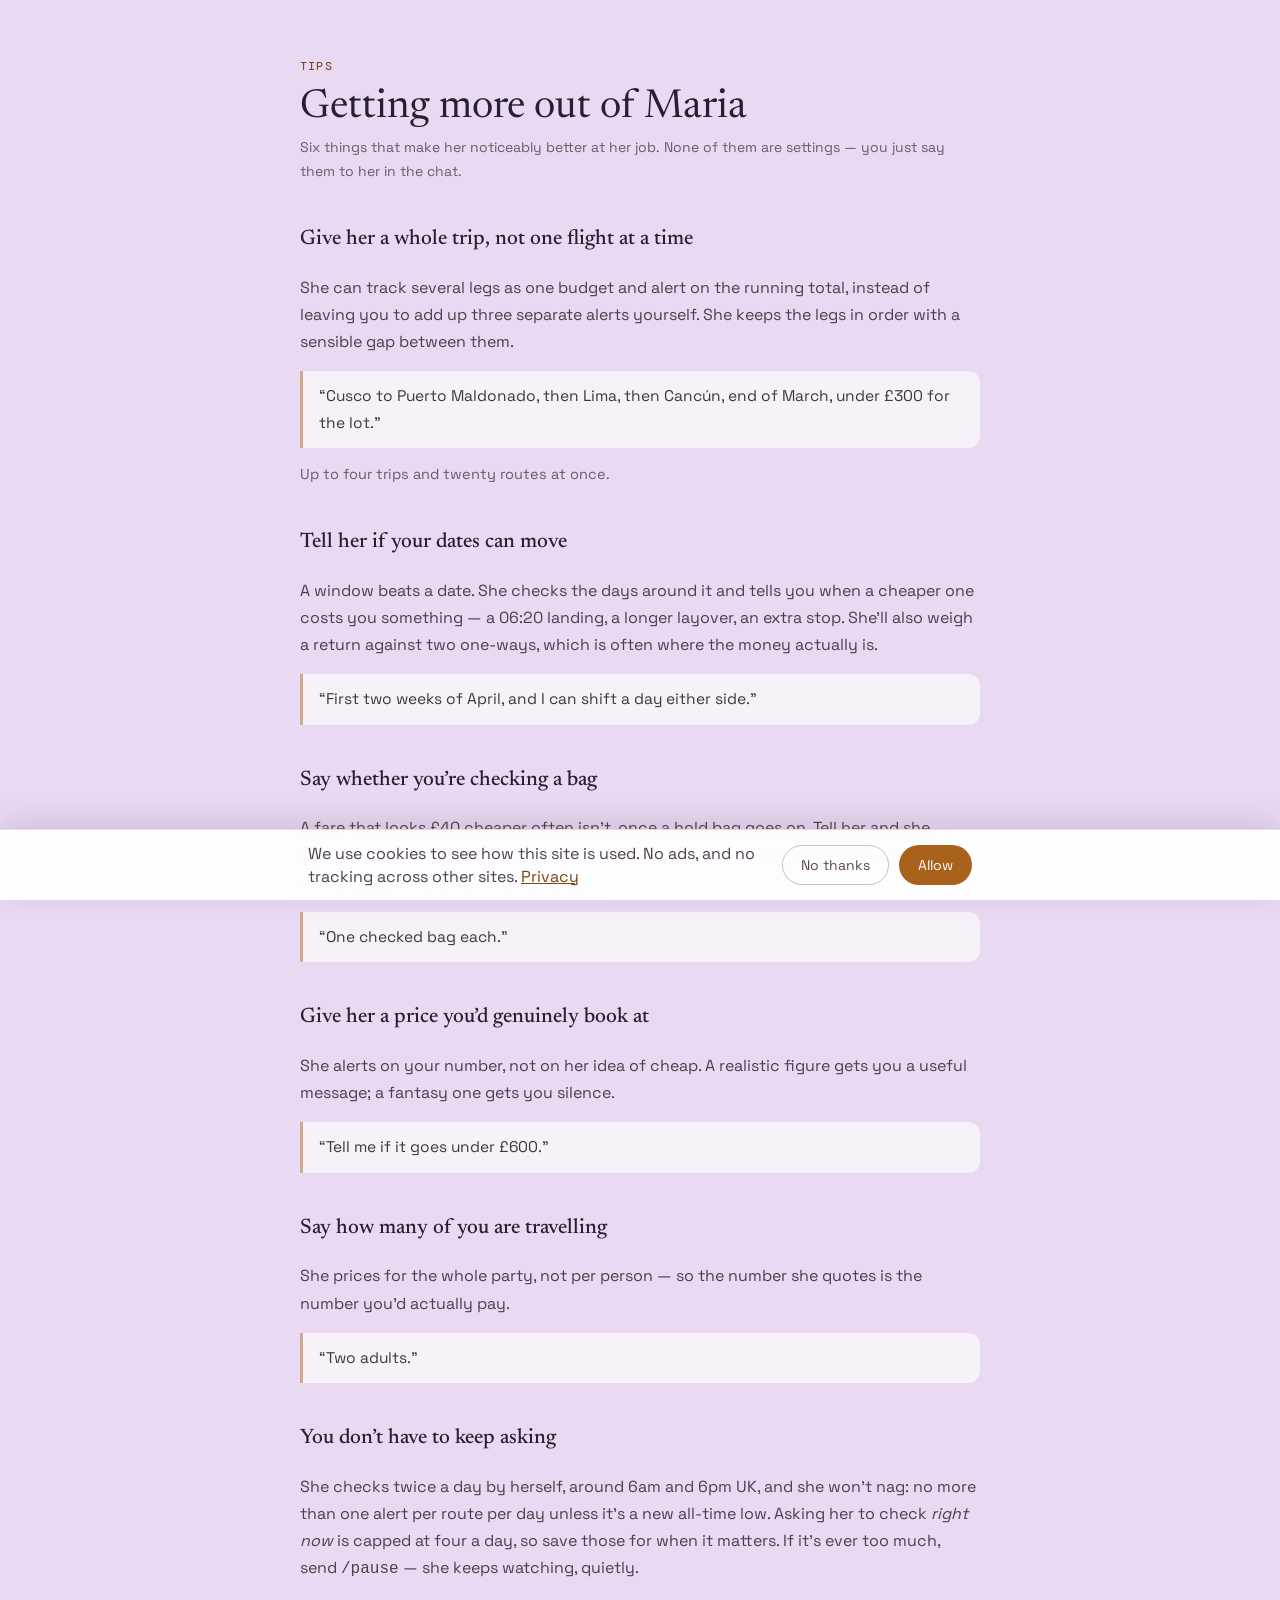
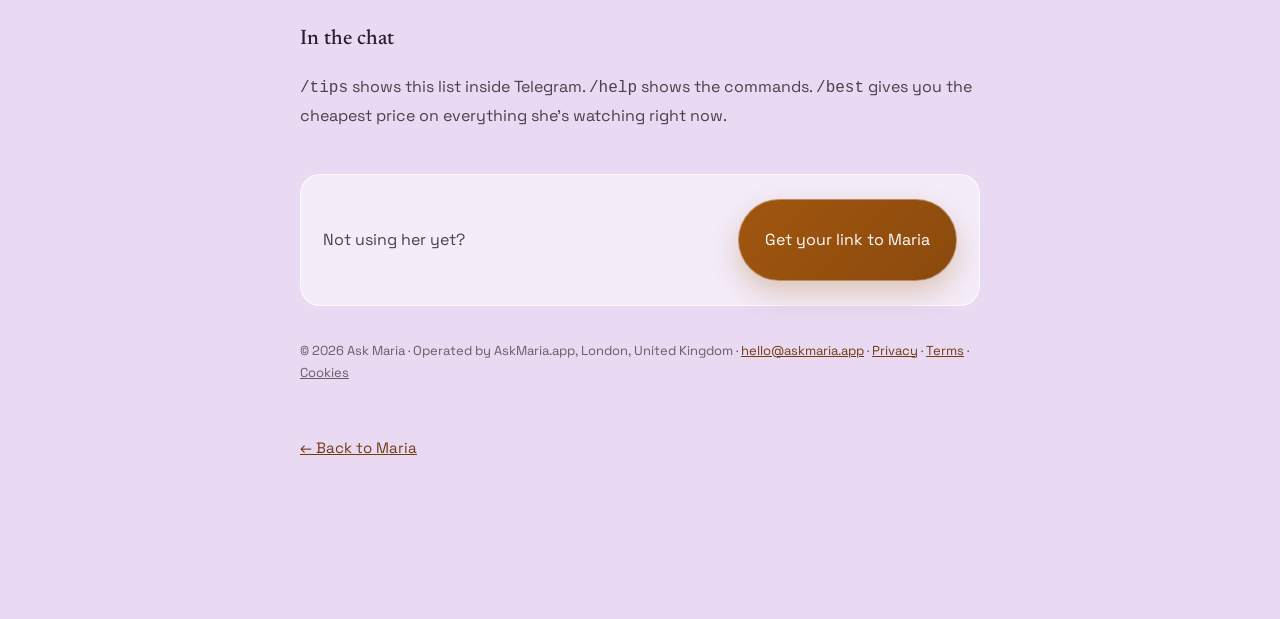
==== tips/index.html @ 3c6839d8 "Cut the hero, add a tips page, and stop the "recent" section rotting The page argued after it had al" ====
<!doctype html>
<html lang="en">
<head>
<meta charset="utf-8">
<meta name="viewport" content="width=device-width, initial-scale=1">

<!-- Consent Mode defaults. MUST run before gtm.js and gtag.js below:
     a default declared after the tag has started is a default that arrived
     too late. Storage is denied until the banner in /analytics.js says
     otherwise, so both tags start up cookieless.
     The localStorage read re-grants for a returning visitor who already
     accepted — without it the first hit of every later visit would be
     recorded with storage off, and the banner would have to re-ask. -->
<script>
window.dataLayer = window.dataLayer || [];
function gtag(){dataLayer.push(arguments);}
gtag('consent','default',{
  ad_storage:'denied',
  ad_user_data:'denied',
  ad_personalization:'denied',
  analytics_storage:'denied',
  wait_for_update:500
});
try{if(localStorage.getItem('askmaria-consent')==='granted'){
  gtag('consent','update',{analytics_storage:'granted'});
}}catch(e){}
</script>

<!-- Google Tag Manager -->
<script>(function(w,d,s,l,i){w[l]=w[l]||[];w[l].push({'gtm.start':
new Date().getTime(),event:'gtm.js'});var f=d.getElementsByTagName(s)[0],
j=d.createElement(s),dl=l!='dataLayer'?'&l='+l:'';j.async=true;j.src=
'https://www.googletagmanager.com/gtm.js?id='+i+dl;f.parentNode.insertBefore(j,f);
})(window,document,'script','dataLayer','GTM-TWRBWLNP');</script>
<!-- End Google Tag Manager -->

<!-- Indexable, unlike privacy/terms. This is the one secondary page that is
     real content rather than legal boilerplate: someone searching "how to
     track a multi-leg flight price" is exactly who it is for. -->
<title>Getting more out of Maria — Ask Maria</title>
<meta name="description" content="Six things that make Maria noticeably better at watching flight prices — whole-trip budgets, flexible dates, baggage, and how often she checks.">
<link rel="canonical" href="https://askmaria.app/tips/">
<link rel="icon" type="image/svg+xml" href="/logo/ask-maria-favicon.svg">
<link rel="preconnect" href="https://fonts.googleapis.com">
<link rel="preconnect" href="https://fonts.gstatic.com" crossorigin>
<link href="https://fonts.googleapis.com/css2?family=Newsreader:ital,opsz,wght@0,6..72,300..600;1,6..72,300..600&family=Space+Grotesk:wght@400;500;700&family=DM+Mono:wght@400;500&display=swap" rel="stylesheet">
<style>
  html,body{background:#e9d9f2}
  body{margin:0;-webkit-font-smoothing:antialiased;font-family:'Space Grotesk',system-ui,sans-serif;
       color:#3a2f42;line-height:1.7;font-weight:400}
  .wrap{max-width:68ch;margin:0 auto;padding:56px 22px 90px}
  h1{font-family:Newsreader,Georgia,serif;font-weight:400;font-size:clamp(28px,5.16vw,40px);
     line-height:1.1;color:#2a1f30;margin:0 0 6px}
  h2{font-family:Newsreader,Georgia,serif;font-weight:500;font-size:21px;
     color:#2a1f30;margin:38px 0 8px}
  p,li{font-size:16px;color:#4e3f4a}
  a{color:#6f3d0e}
  .meta{font-size:14px;color:#6b5c66;margin:0 0 30px}
  .kicker{font-family:'DM Mono',ui-monospace,monospace;font-size:12px;letter-spacing:.1em;
          text-transform:uppercase;color:#6f3d0e;margin:0 0 10px}
  /* The example line is the tip. Set it apart so the page can be skimmed by
     someone who only wants the phrasing to copy. */
  .say{background:rgba(255,255,255,.62);border-left:3px solid rgba(169,98,27,.5);
       border-radius:0 12px 12px 0;padding:12px 16px;margin:12px 0 0;
       font-size:15.5px;color:#42353f}
  .cta{display:flex;flex-wrap:wrap;gap:12px;align-items:center;margin:44px 0 0;
       padding:24px 22px;border-radius:20px;background:rgba(255,255,255,.5);
       border:1px solid rgba(255,255,255,.75)}
  .btn{display:inline-flex;align-items:center;justify-content:center;gap:10px;
       min-height:52px;padding:14px 26px;border-radius:999px;
       background:linear-gradient(135deg,#a1560f,#8a4a0d);color:#fff;
       font-size:16px;text-decoration:none;border:1px solid rgba(255,255,255,.35);
       box-shadow:0 12px 28px rgba(160,96,20,.28)}
  .back{display:inline-block;margin-top:38px;font-size:15px}
  .skip-link{position:absolute;left:-9999px;top:0;z-index:10000;
    padding:12px 18px;border-radius:0 0 12px 0;
    background:#6f3d0e;color:#fff;font-size:15px;text-decoration:none}
  .skip-link:focus{left:0}
  :focus-visible{outline:3px solid #6f3d0e;outline-offset:2px;border-radius:4px}
</style>
</head>
<body>
<!-- Google Tag Manager (noscript) -->
<noscript><iframe src="https://www.googletagmanager.com/ns.html?id=GTM-TWRBWLNP"
height="0" width="0" style="display:none;visibility:hidden"></iframe></noscript>
<!-- End Google Tag Manager (noscript) -->
<a class="skip-link" href="#main">Skip to content</a>
<main id="main"><div class="wrap">

<p class="kicker">Tips</p>
<h1>Getting more out of Maria</h1>
<p class="meta">Six things that make her noticeably better at her job. None of
them are settings — you just say them to her in the chat.</p>

<h2>Give her a whole trip, not one flight at a time</h2>
<p>She can track several legs as one budget and alert on the running total,
instead of leaving you to add up three separate alerts yourself. She keeps the
legs in order with a sensible gap between them.</p>
<p class="say">&ldquo;Cusco to Puerto Maldonado, then Lima, then Cancún, end of
March, under £300 for the lot.&rdquo;</p>
<p style="font-size:14.5px;color:#6b5c66;">Up to four trips and twenty routes at once.</p>

<h2>Tell her if your dates can move</h2>
<p>A window beats a date. She checks the days around it and tells you when a
cheaper one costs you something — a 06:20 landing, a longer layover, an extra
stop. She&rsquo;ll also weigh a return against two one-ways, which is often
where the money actually is.</p>
<p class="say">&ldquo;First two weeks of April, and I can shift a day either
side.&rdquo;</p>

<h2>Say whether you&rsquo;re checking a bag</h2>
<p>A fare that looks £40 cheaper often isn&rsquo;t, once a hold bag goes on.
Tell her and she compares like for like — it&rsquo;s how she caught a 1-stop
fare advertised as cheaper that actually cost more than the nonstop.</p>
<p class="say">&ldquo;One checked bag each.&rdquo;</p>

<h2>Give her a price you&rsquo;d genuinely book at</h2>
<p>She alerts on your number, not on her idea of cheap. A realistic figure gets
you a useful message; a fantasy one gets you silence.</p>
<p class="say">&ldquo;Tell me if it goes under £600.&rdquo;</p>

<h2>Say how many of you are travelling</h2>
<p>She prices for the whole party, not per person — so the number she quotes is
the number you&rsquo;d actually pay.</p>
<p class="say">&ldquo;Two adults.&rdquo;</p>

<h2>You don&rsquo;t have to keep asking</h2>
<p>She checks twice a day by herself, around 6am and 6pm UK, and she won&rsquo;t
nag: no more than one alert per route per day unless it&rsquo;s a new all-time
low. Asking her to check <em>right now</em> is capped at four a day, so save
those for when it matters. If it&rsquo;s ever too much, send
<code>/pause</code> — she keeps watching, quietly.</p>

<h2>In the chat</h2>
<p><code>/tips</code> shows this list inside Telegram.
<code>/help</code> shows the commands.
<code>/best</code> gives you the cheapest price on everything she&rsquo;s
watching right now.</p>

<div class="cta">
  <p style="margin:0;flex:1 1 240px;">Not using her yet?</p>
  <a class="btn" href="/">Get your link to Maria</a>
</div>

<p style="font-size:13px;color:#6b5c66;margin-top:34px;">&copy; 2026 Ask Maria &middot; Operated by AskMaria.app, London, United Kingdom &middot; <a href="mailto:hello@askmaria.app">hello@askmaria.app</a> &middot; <a href="/privacy.html">Privacy</a> &middot; <a href="/terms.html">Terms</a> &middot; <button type="button" onclick="askMariaCookieSettings()" style="font:inherit;color:inherit;background:none;border:0;padding:0;cursor:pointer;text-decoration:underline;">Cookies</button></p>
<a class="back" href="/">&larr; Back to Maria</a>
</div></main>
<script src="/analytics.js" defer></script>
</body></html>
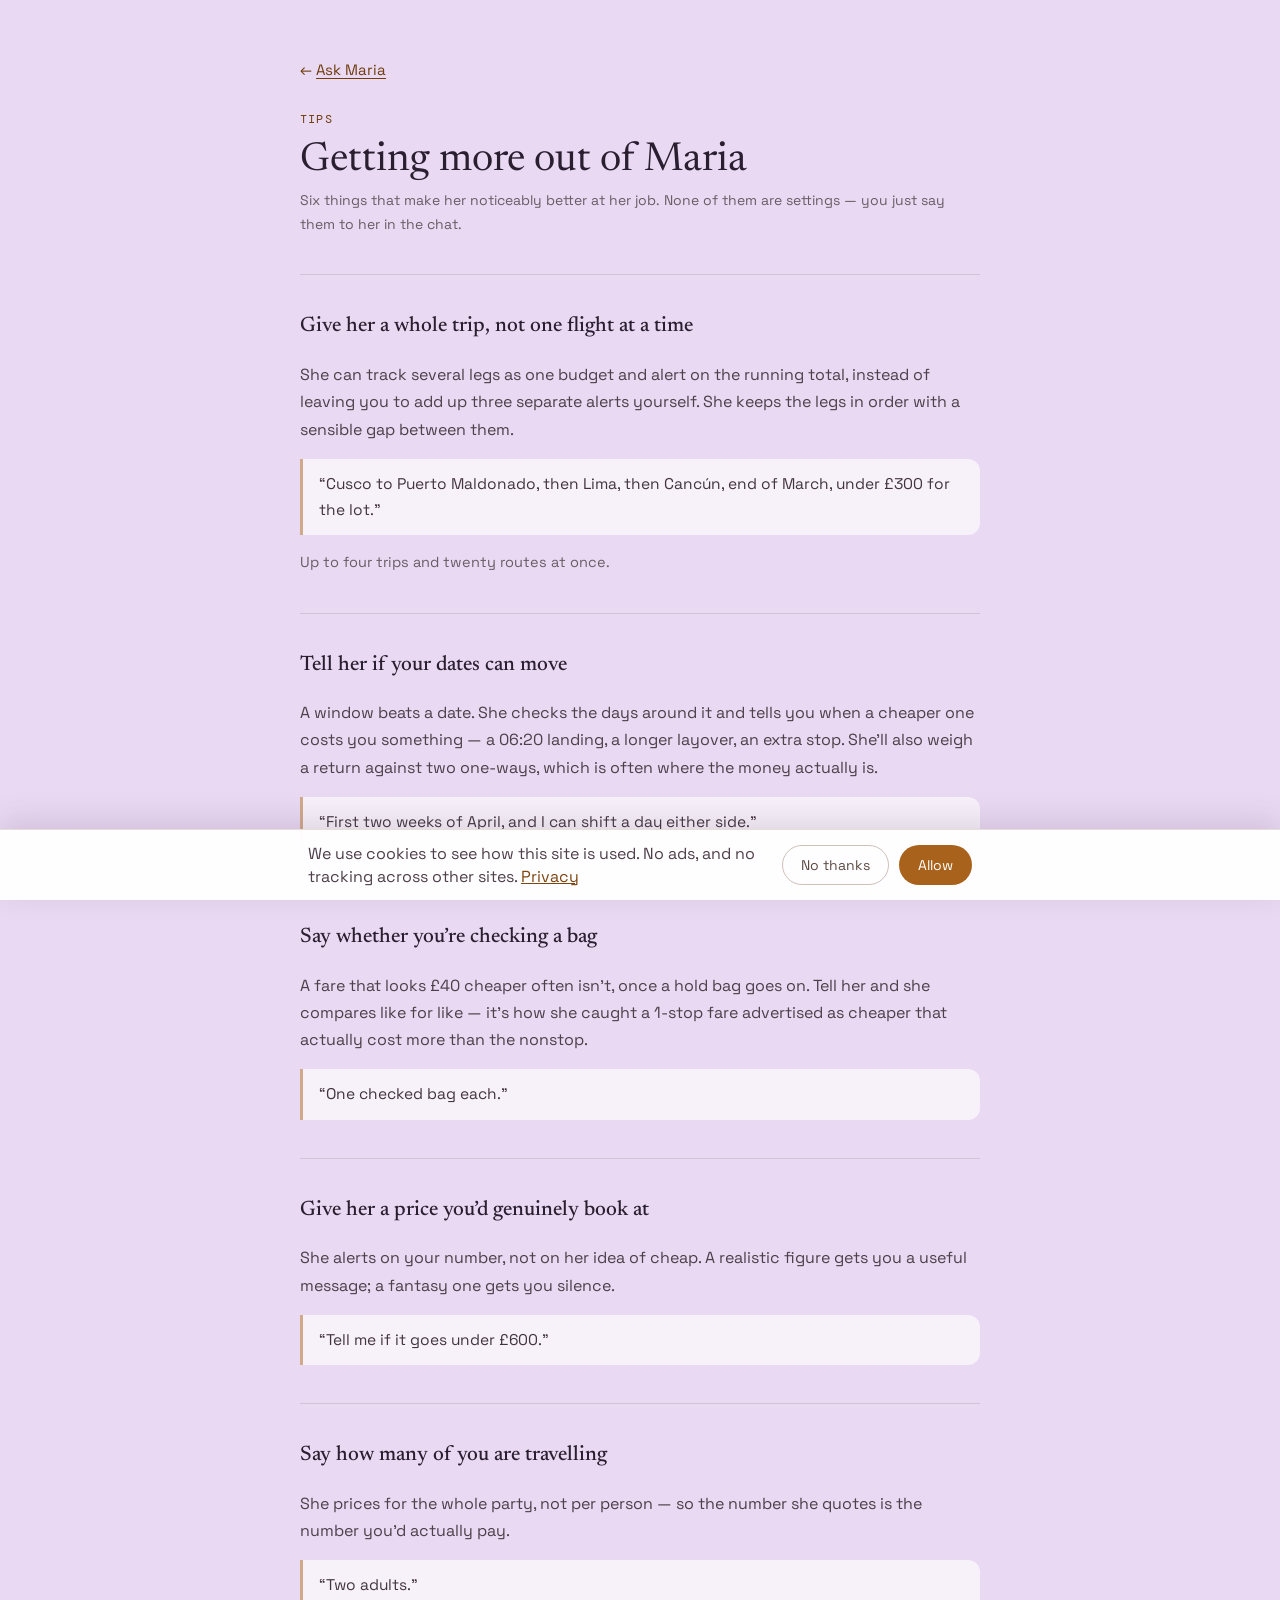
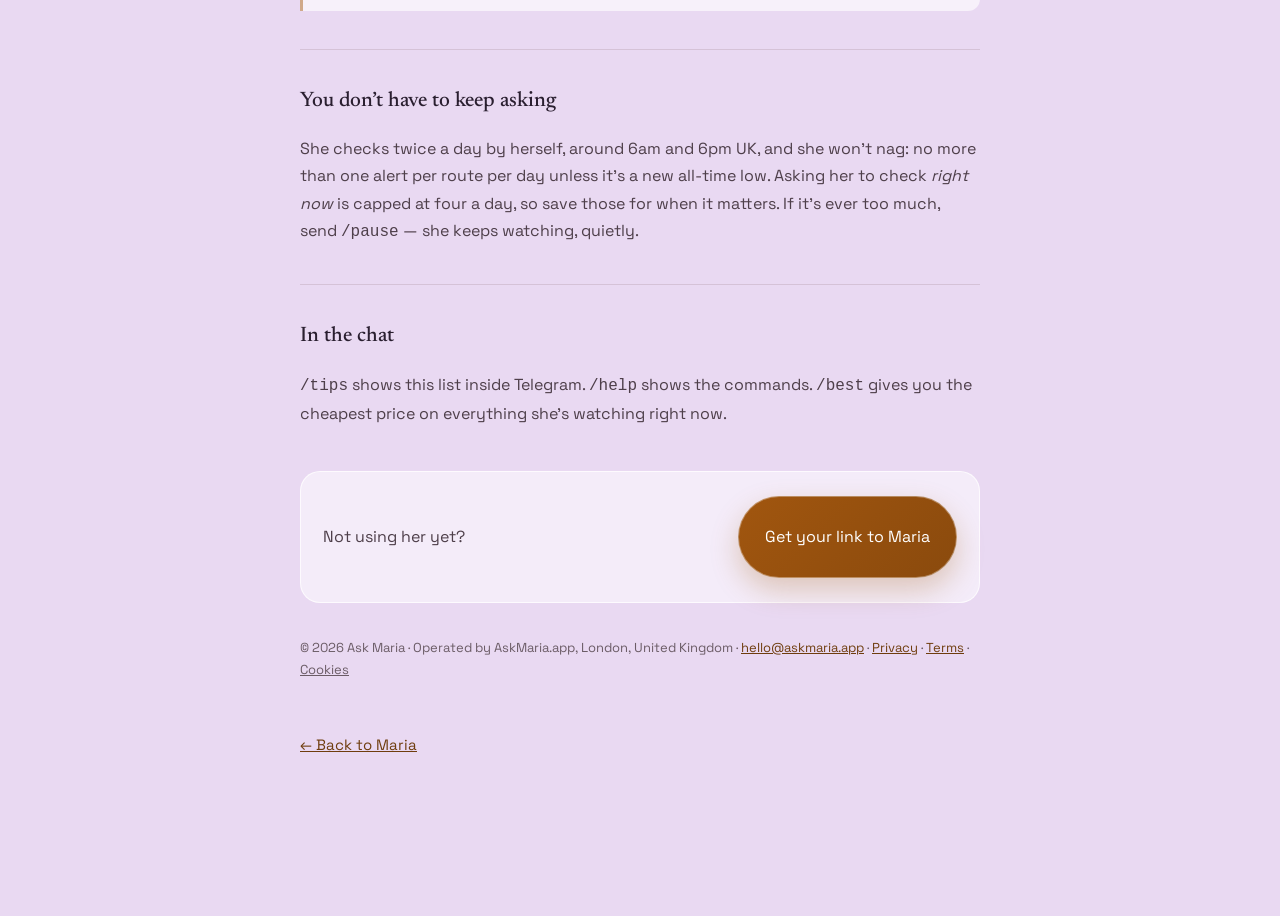
==== commit c481d562: "Give the tips page a way out you can find, and rules between the tips "Back to Maria" existed but wa" ====
--- a/tips/index.html
+++ b/tips/index.html
@@ -52,7 +52,8 @@
   h1{font-family:Newsreader,Georgia,serif;font-weight:400;font-size:clamp(28px,5.16vw,40px);
      line-height:1.1;color:#2a1f30;margin:0 0 6px}
   h2{font-family:Newsreader,Georgia,serif;font-weight:500;font-size:21px;
-     color:#2a1f30;margin:38px 0 8px}
+     color:#2a1f30;margin:38px 0 8px;
+     border-top:1px solid rgba(90,60,50,.14);padding-top:34px}
   p,li{font-size:16px;color:#4e3f4a}
   a{color:#6f3d0e}
   .meta{font-size:14px;color:#6b5c66;margin:0 0 30px}
@@ -72,6 +73,9 @@
        font-size:16px;text-decoration:none;border:1px solid rgba(255,255,255,.35);
        box-shadow:0 12px 28px rgba(160,96,20,.28)}
   .back{display:inline-block;margin-top:38px;font-size:15px}
+  .back-top{display:inline-block;margin:0 0 26px;font-size:15px;
+            text-decoration:none;color:#6f3d0e}
+  .back-top span{text-decoration:underline;text-underline-offset:3px}
   .skip-link{position:absolute;left:-9999px;top:0;z-index:10000;
     padding:12px 18px;border-radius:0 0 12px 0;
     background:#6f3d0e;color:#fff;font-size:15px;text-decoration:none}
@@ -87,6 +91,7 @@
 <a class="skip-link" href="#main">Skip to content</a>
 <main id="main"><div class="wrap">
 
+<a class="back-top" href="/">&larr; <span>Ask Maria</span></a>
 <p class="kicker">Tips</p>
 <h1>Getting more out of Maria</h1>
 <p class="meta">Six things that make her noticeably better at her job. None of
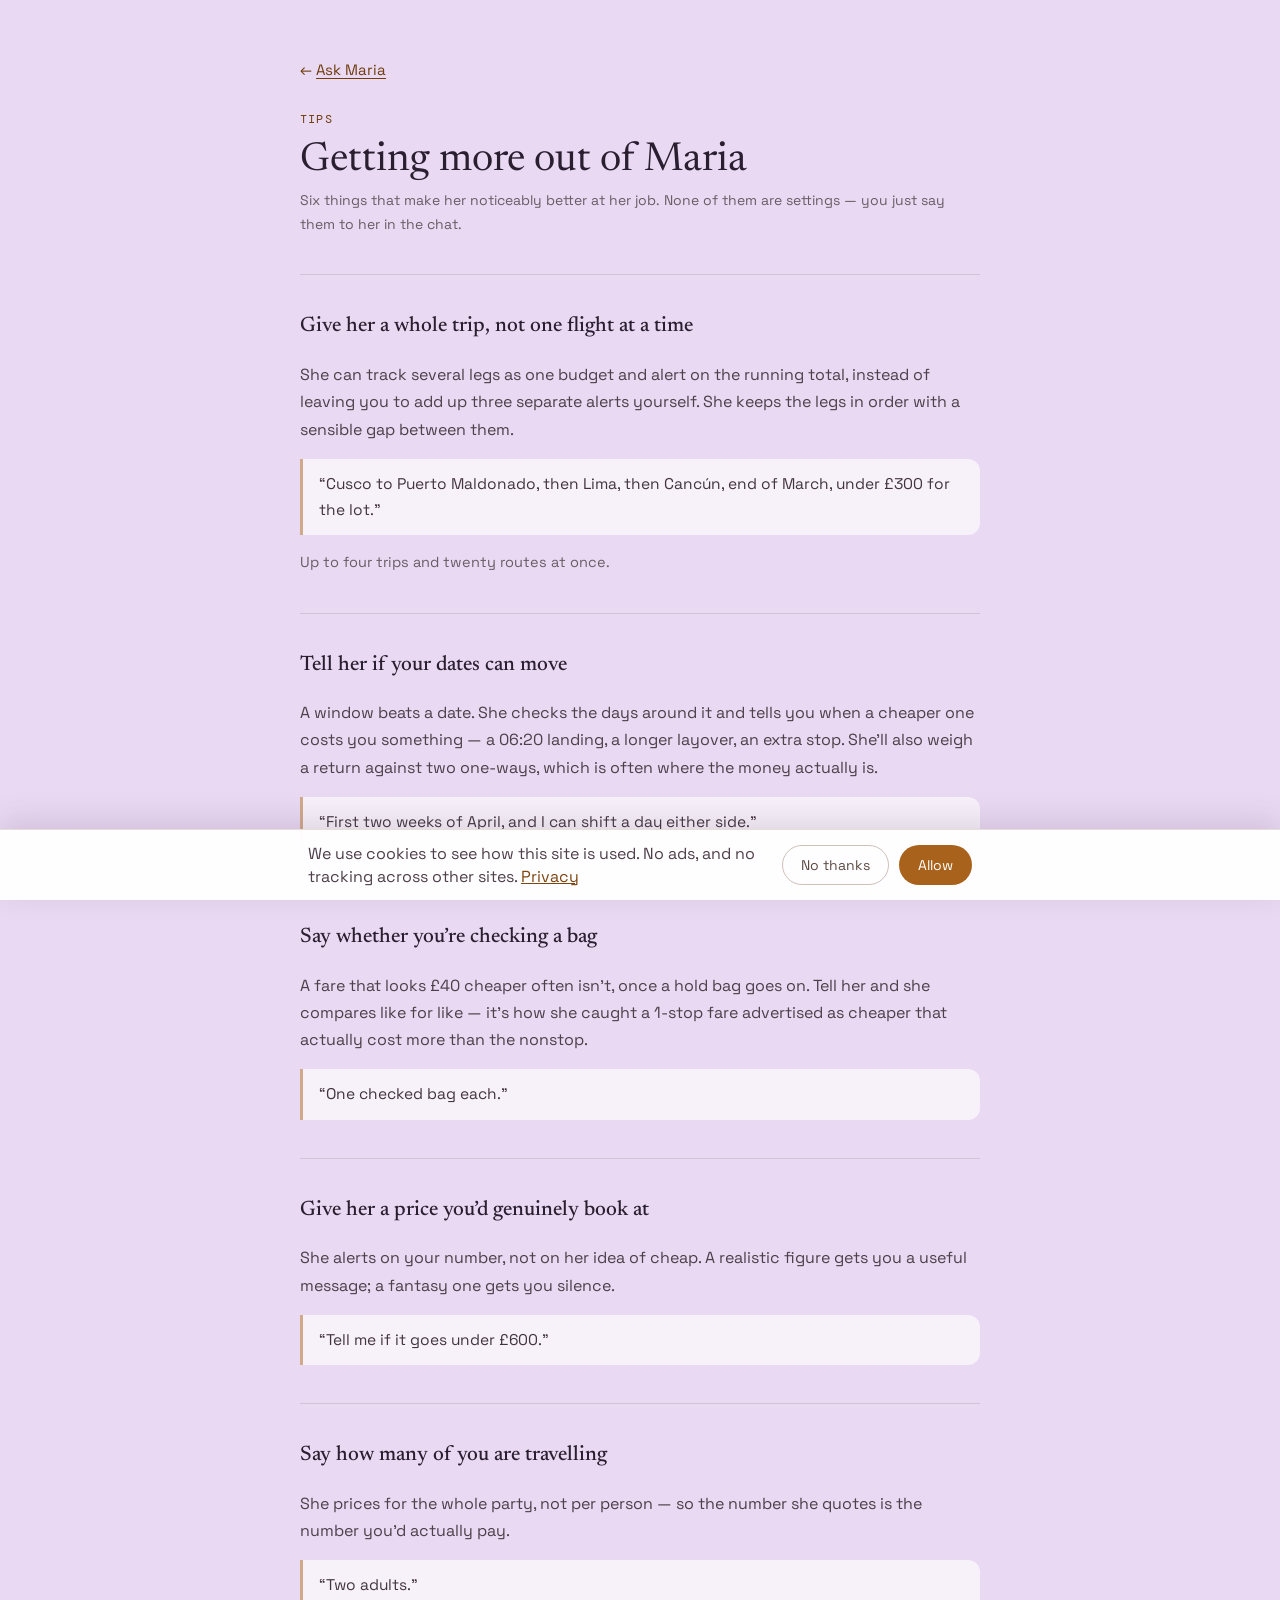
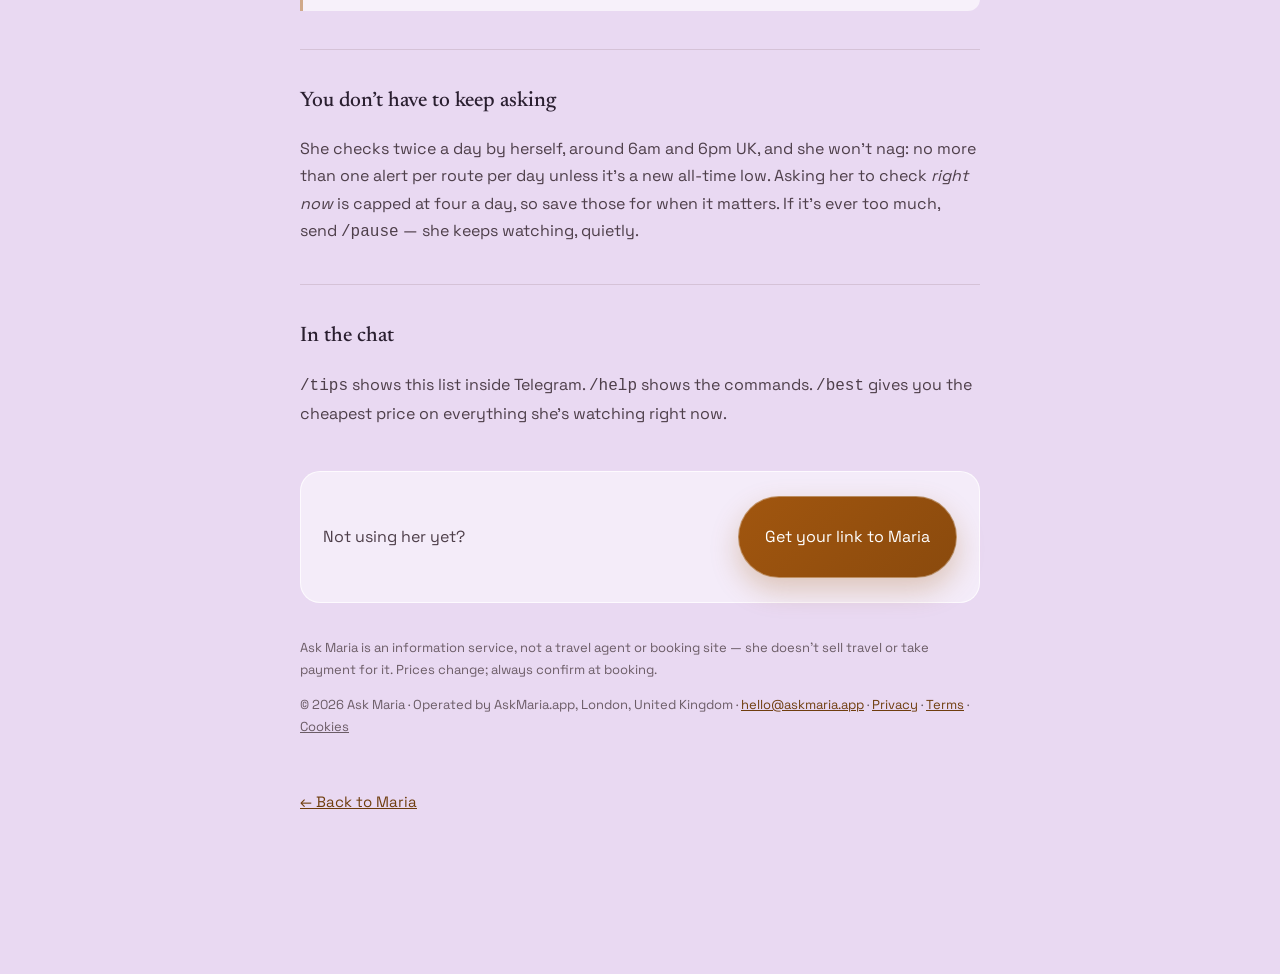
==== commit bb25e42c: "Stop promising a signup the page never made, and label the failure path Four things the live site wa" ====
--- a/tips/index.html
+++ b/tips/index.html
@@ -147,7 +147,8 @@
   <a class="btn" href="/">Get your link to Maria</a>
 </div>
 
-<p style="font-size:13px;color:#6b5c66;margin-top:34px;">&copy; 2026 Ask Maria &middot; Operated by AskMaria.app, London, United Kingdom &middot; <a href="mailto:hello@askmaria.app">hello@askmaria.app</a> &middot; <a href="/privacy.html">Privacy</a> &middot; <a href="/terms.html">Terms</a> &middot; <button type="button" onclick="askMariaCookieSettings()" style="font:inherit;color:inherit;background:none;border:0;padding:0;cursor:pointer;text-decoration:underline;">Cookies</button></p>
+<p style="font-size:13px;color:#6b5c66;margin-top:34px;">Ask Maria is an information service, not a travel agent or booking site &mdash; she doesn&rsquo;t sell travel or take payment for it. Prices change; always confirm at booking.</p>
+<p style="font-size:13px;color:#6b5c66;margin-top:10px;">&copy; 2026 Ask Maria &middot; Operated by AskMaria.app, London, United Kingdom &middot; <a href="mailto:hello@askmaria.app">hello@askmaria.app</a> &middot; <a href="/privacy.html">Privacy</a> &middot; <a href="/terms.html">Terms</a> &middot; <button type="button" onclick="askMariaCookieSettings()" style="font:inherit;color:inherit;background:none;border:0;padding:0;cursor:pointer;text-decoration:underline;">Cookies</button></p>
 <a class="back" href="/">&larr; Back to Maria</a>
 </div></main>
 <script src="/analytics.js" defer></script>
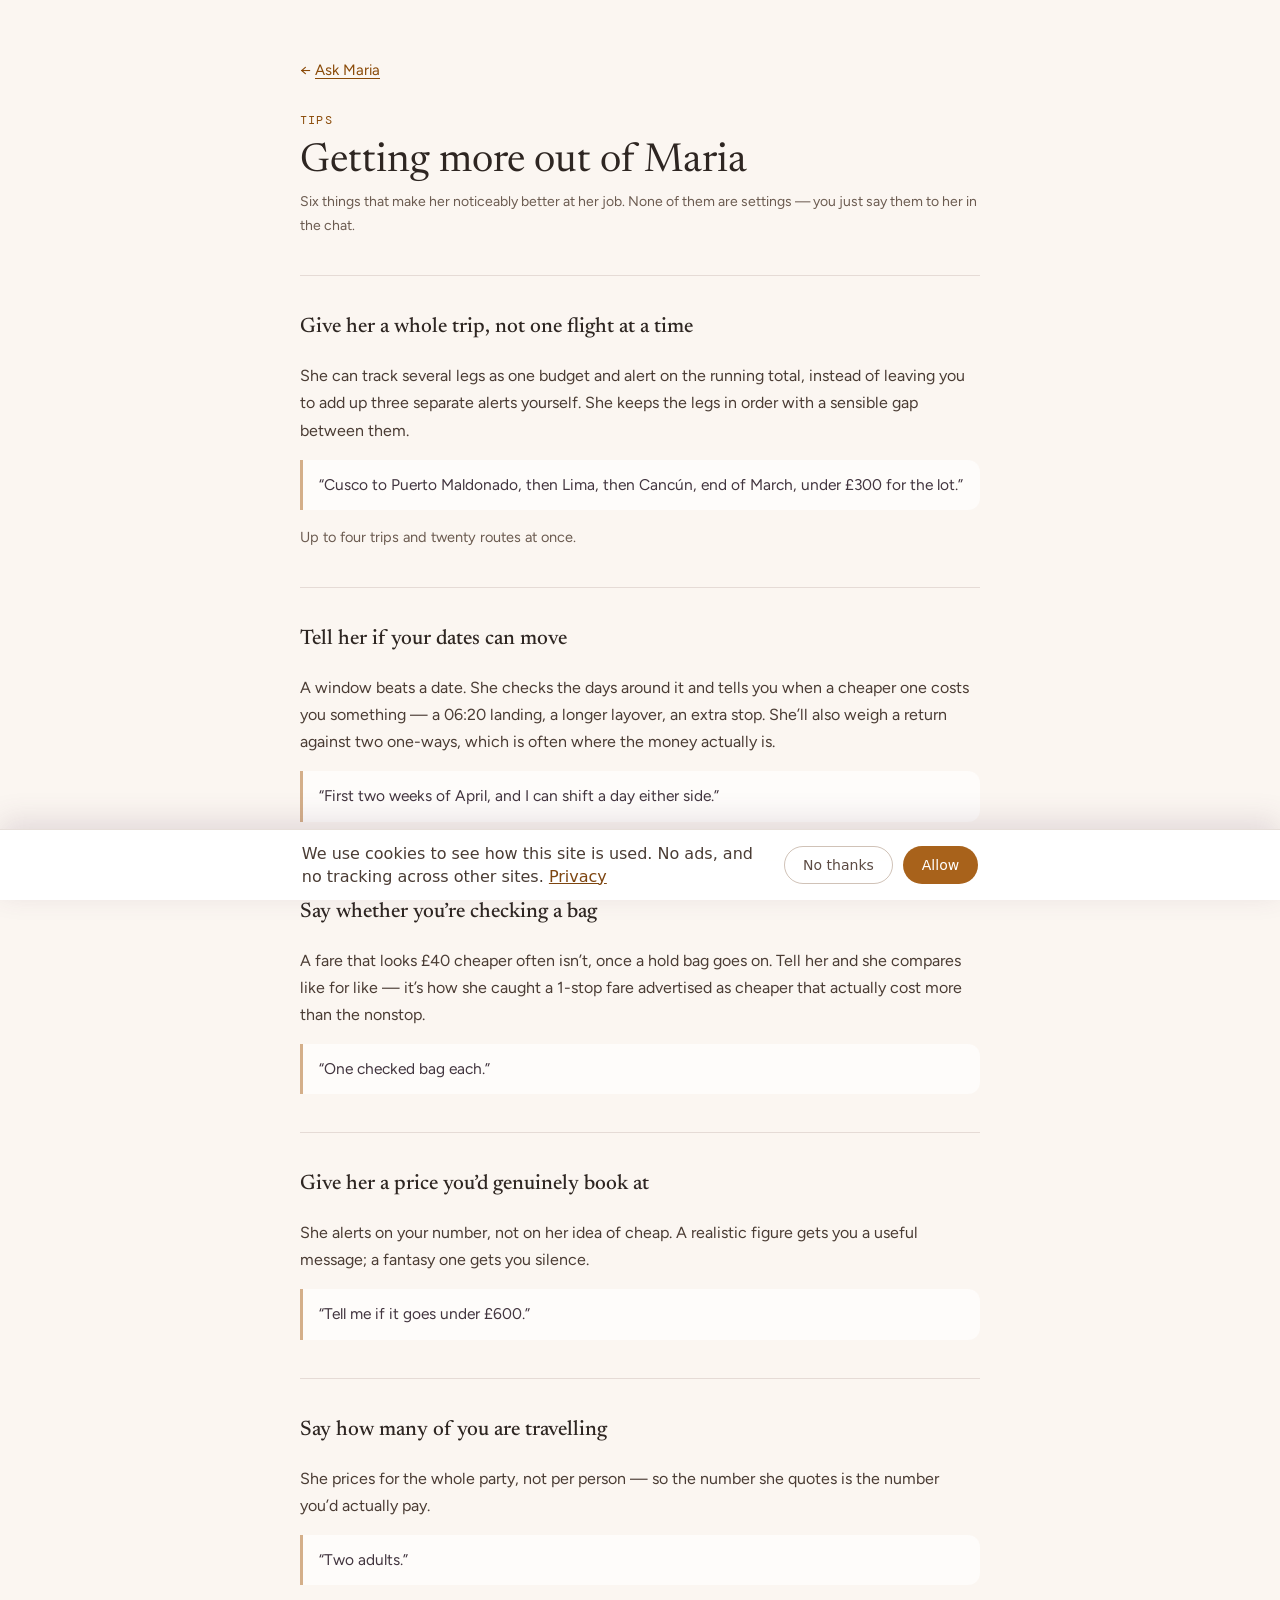
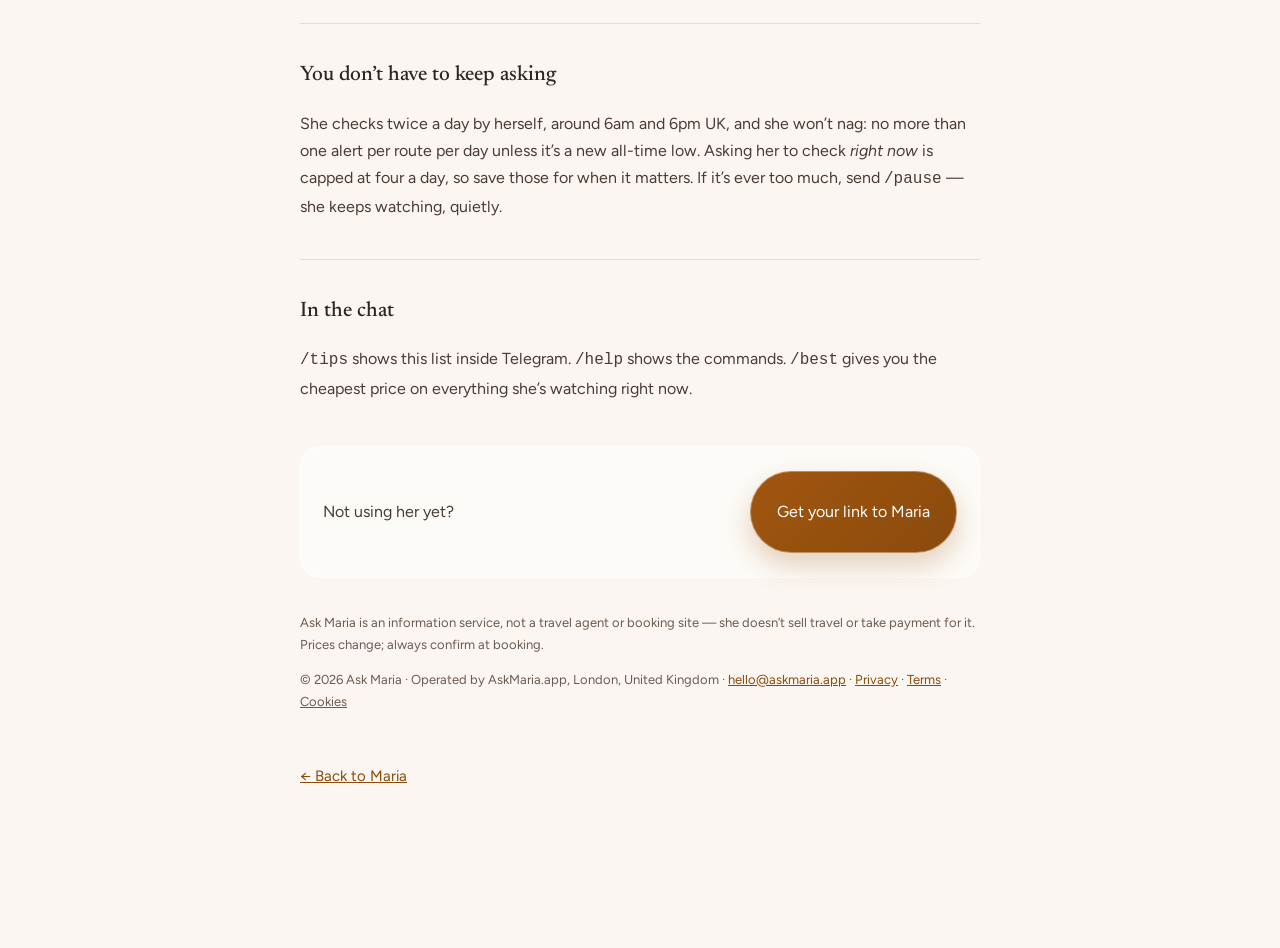
==== commit ee628bf4: "Refresh the stat strip from the real database, and warm up the legal pages The four numbers under th" ====
--- a/tips/index.html
+++ b/tips/index.html
@@ -40,25 +40,36 @@
 <title>Getting more out of Maria — Ask Maria</title>
 <meta name="description" content="Six things that make Maria noticeably better at watching flight prices — whole-trip budgets, flexible dates, baggage, and how often she checks.">
 <link rel="canonical" href="https://askmaria.app/tips/">
+
+<meta property="og:type" content="article">
+<meta property="og:site_name" content="Ask Maria">
+<meta property="og:url" content="https://askmaria.app/tips/">
+<meta property="og:title" content="Getting more out of Maria">
+<meta property="og:description" content="Six things that make Maria noticeably better at watching flight prices — whole-trip budgets, flexible dates, baggage, and how often she checks.">
+<meta property="og:image" content="https://askmaria.app/og.png">
+<meta property="og:image:width" content="1200">
+<meta property="og:image:height" content="630">
+<meta property="og:image:alt" content="Ask Maria — like having a friend who's brilliant at finding flights">
+<meta name="twitter:card" content="summary_large_image">
 <link rel="icon" type="image/svg+xml" href="/logo/ask-maria-favicon.svg">
 <link rel="preconnect" href="https://fonts.googleapis.com">
 <link rel="preconnect" href="https://fonts.gstatic.com" crossorigin>
-<link href="https://fonts.googleapis.com/css2?family=Newsreader:ital,opsz,wght@0,6..72,300..600;1,6..72,300..600&family=Space+Grotesk:wght@400;500;700&family=DM+Mono:wght@400;500&display=swap" rel="stylesheet">
+<link href="https://fonts.googleapis.com/css2?family=Newsreader:ital,opsz,wght@0,6..72,300..600;1,6..72,300..600&family=Figtree:wght@400;500;600;700&family=DM+Mono:wght@400;500&display=swap" rel="stylesheet">
 <style>
-  html,body{background:#e9d9f2}
-  body{margin:0;-webkit-font-smoothing:antialiased;font-family:'Space Grotesk',system-ui,sans-serif;
-       color:#3a2f42;line-height:1.7;font-weight:400}
+  html,body{background:#FBF6F1}
+  body{margin:0;-webkit-font-smoothing:antialiased;font-family:'Figtree',system-ui,sans-serif;
+       color:#2E2622;line-height:1.7;font-weight:400}
   .wrap{max-width:68ch;margin:0 auto;padding:56px 22px 90px}
   h1{font-family:Newsreader,Georgia,serif;font-weight:400;font-size:clamp(28px,5.16vw,40px);
-     line-height:1.1;color:#2a1f30;margin:0 0 6px}
+     line-height:1.1;color:#2E2622;margin:0 0 6px}
   h2{font-family:Newsreader,Georgia,serif;font-weight:500;font-size:21px;
-     color:#2a1f30;margin:38px 0 8px;
+     color:#2E2622;margin:38px 0 8px;
      border-top:1px solid rgba(90,60,50,.14);padding-top:34px}
-  p,li{font-size:16px;color:#4e3f4a}
-  a{color:#6f3d0e}
-  .meta{font-size:14px;color:#6b5c66;margin:0 0 30px}
+  p,li{font-size:16px;color:#4A3C34}
+  a{color:#8A4A08}
+  .meta{font-size:14px;color:#6B5B50;margin:0 0 30px}
   .kicker{font-family:'DM Mono',ui-monospace,monospace;font-size:12px;letter-spacing:.1em;
-          text-transform:uppercase;color:#6f3d0e;margin:0 0 10px}
+          text-transform:uppercase;color:#8A4A08;margin:0 0 10px}
   /* The example line is the tip. Set it apart so the page can be skimmed by
      someone who only wants the phrasing to copy. */
   .say{background:rgba(255,255,255,.62);border-left:3px solid rgba(169,98,27,.5);
@@ -74,13 +85,13 @@
        box-shadow:0 12px 28px rgba(160,96,20,.28)}
   .back{display:inline-block;margin-top:38px;font-size:15px}
   .back-top{display:inline-block;margin:0 0 26px;font-size:15px;
-            text-decoration:none;color:#6f3d0e}
+            text-decoration:none;color:#8A4A08}
   .back-top span{text-decoration:underline;text-underline-offset:3px}
   .skip-link{position:absolute;left:-9999px;top:0;z-index:10000;
     padding:12px 18px;border-radius:0 0 12px 0;
-    background:#6f3d0e;color:#fff;font-size:15px;text-decoration:none}
+    background:#8A4A08;color:#fff;font-size:15px;text-decoration:none}
   .skip-link:focus{left:0}
-  :focus-visible{outline:3px solid #6f3d0e;outline-offset:2px;border-radius:4px}
+  :focus-visible{outline:3px solid #8A4A08;outline-offset:2px;border-radius:4px}
 </style>
 </head>
 <body>
@@ -103,7 +114,7 @@
 legs in order with a sensible gap between them.</p>
 <p class="say">&ldquo;Cusco to Puerto Maldonado, then Lima, then Cancún, end of
 March, under £300 for the lot.&rdquo;</p>
-<p style="font-size:14.5px;color:#6b5c66;">Up to four trips and twenty routes at once.</p>
+<p style="font-size:14.5px;color:#6B5B50;">Up to four trips and twenty routes at once.</p>
 
 <h2>Tell her if your dates can move</h2>
 <p>A window beats a date. She checks the days around it and tells you when a
@@ -147,8 +158,8 @@
   <a class="btn" href="/">Get your link to Maria</a>
 </div>
 
-<p style="font-size:13px;color:#6b5c66;margin-top:34px;">Ask Maria is an information service, not a travel agent or booking site &mdash; she doesn&rsquo;t sell travel or take payment for it. Prices change; always confirm at booking.</p>
-<p style="font-size:13px;color:#6b5c66;margin-top:10px;">&copy; 2026 Ask Maria &middot; Operated by AskMaria.app, London, United Kingdom &middot; <a href="mailto:hello@askmaria.app">hello@askmaria.app</a> &middot; <a href="/privacy.html">Privacy</a> &middot; <a href="/terms.html">Terms</a> &middot; <button type="button" onclick="askMariaCookieSettings()" style="font:inherit;color:inherit;background:none;border:0;padding:0;cursor:pointer;text-decoration:underline;">Cookies</button></p>
+<p style="font-size:13px;color:#6B5B50;margin-top:34px;">Ask Maria is an information service, not a travel agent or booking site &mdash; she doesn&rsquo;t sell travel or take payment for it. Prices change; always confirm at booking.</p>
+<p style="font-size:13px;color:#6B5B50;margin-top:10px;">&copy; 2026 Ask Maria &middot; Operated by AskMaria.app, London, United Kingdom &middot; <a href="mailto:hello@askmaria.app">hello@askmaria.app</a> &middot; <a href="/privacy.html">Privacy</a> &middot; <a href="/terms.html">Terms</a> &middot; <button type="button" onclick="askMariaCookieSettings()" style="font:inherit;color:inherit;background:none;border:0;padding:0;cursor:pointer;text-decoration:underline;">Cookies</button></p>
 <a class="back" href="/">&larr; Back to Maria</a>
 </div></main>
 <script src="/analytics.js" defer></script>
